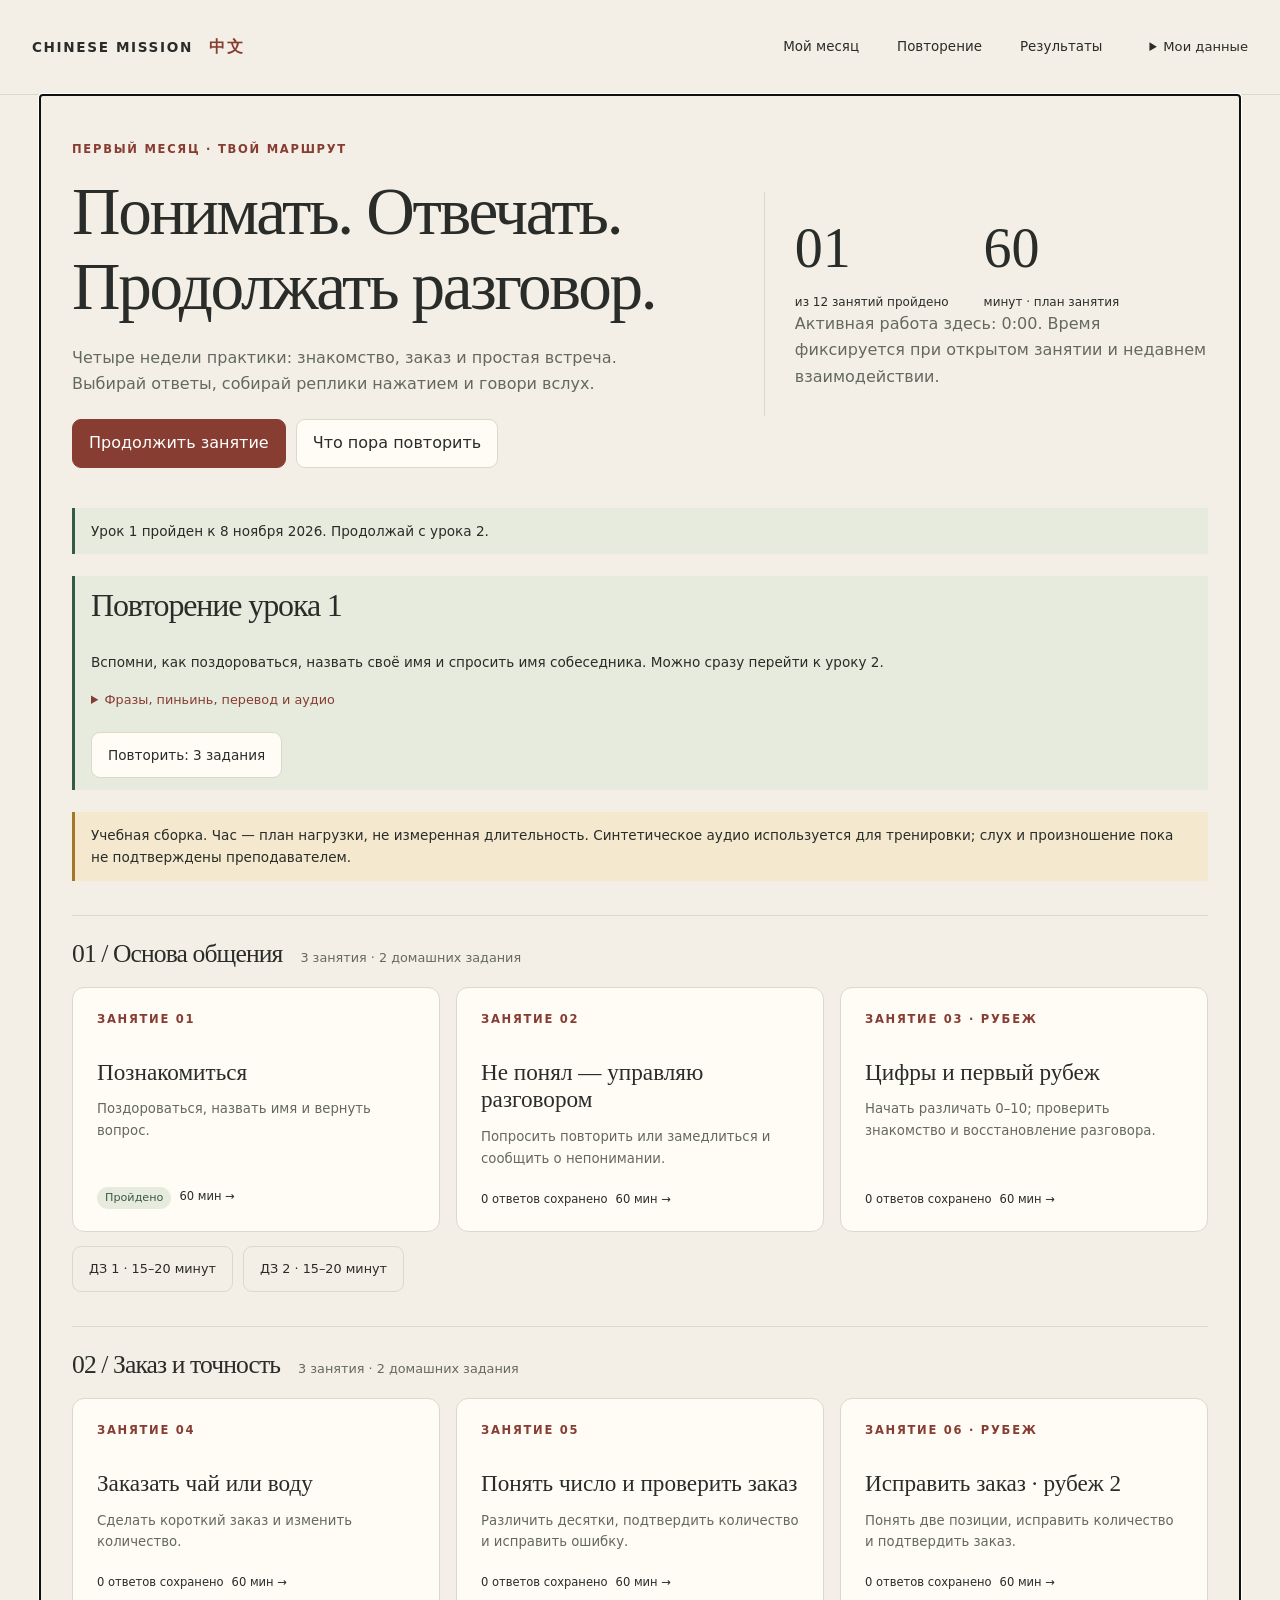
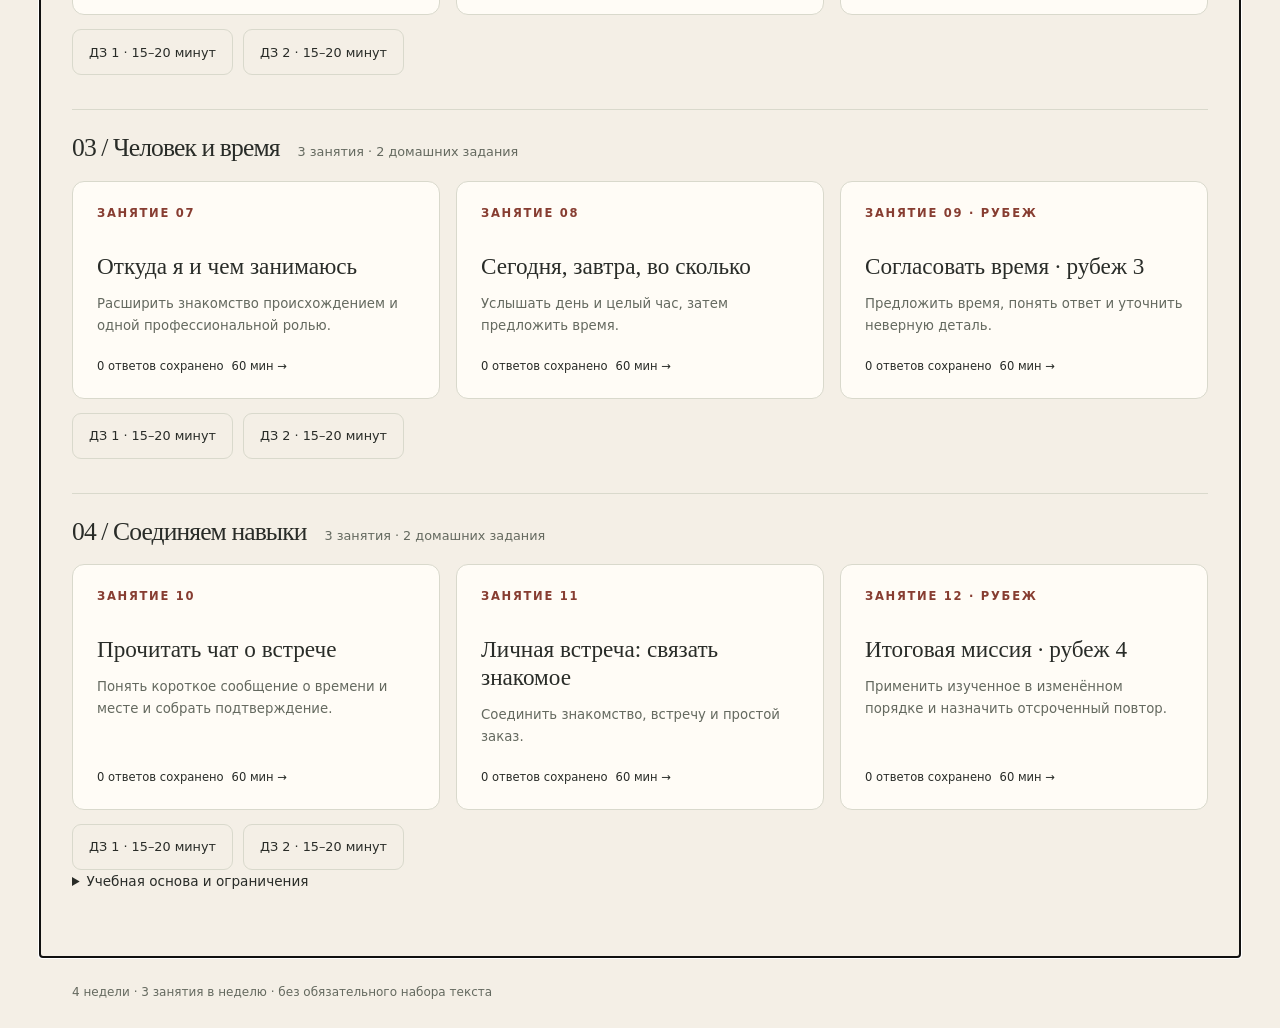
==== index.html @ f4d42d81 "Improve the Chinese Mission study flow" ====
<!doctype html>
<html lang="ru">
<head>
  <meta charset="utf-8">
  <meta name="viewport" content="width=device-width, initial-scale=1">
  <meta name="theme-color" content="#f4efe6">
  <title>Chinese Mission · Первый месяц</title>
  <link rel="stylesheet" href="./month-course.css">
</head>
<body>
  <a class="skip" href="#workspace">К занятию</a>
  <header class="masthead">
    <a class="brand" href="./index.html">CHINESE MISSION <span>中文</span></a>
    <nav aria-label="Разделы курса">
      <button id="map-button" type="button">Мой месяц</button>
      <button id="reviews-button" type="button">Повторение <span id="due-count"></span></button>
      <button id="progress-button" type="button">Результаты</button>
    </nav>
    <details class="settings"><summary>Мои данные</summary><div>
      <p>Прогресс хранится в этом браузере. Скачай копию для переноса.</p>
      <button id="export-button" type="button">Скачать прогресс</button>
      <label class="file-label">Загрузить копию<input id="import-file" type="file" accept="application/json,.json"></label>
    </div></details>
  </header>
  <p id="storage-status" class="storage-status" role="status" hidden></p>
  <main id="workspace" tabindex="-1"></main>
  <footer>4 недели · 3 занятия в неделю · без обязательного набора текста</footer>
  <noscript>Включи JavaScript, чтобы открыть задания курса.</noscript>
  <script type="module" src="./month-app.mjs"></script>
</body>
</html>
---- month-course.css ----
:root{color-scheme:light;--paper:#f4efe6;--card:#fffcf6;--ink:#292c28;--muted:#64695f;--line:#d9d9cc;--accent:#873d31;--soft:#e7ebde;--green:#355b47;--red:#89372d;font-family:Manrope,system-ui,sans-serif;font-size:16px}
*{box-sizing:border-box}body{margin:0;background:var(--paper);color:var(--ink);line-height:1.65}a{color:var(--accent)}button,input{font:inherit}button{cursor:pointer;color:inherit;border:1px solid var(--line);border-radius:9px;background:var(--card);padding:10px 16px;min-height:46px}button:hover:not(:disabled){border-color:var(--accent);background:#f0e9dd}button:disabled{cursor:default;opacity:.48}button.primary{background:var(--accent);border-color:var(--accent);color:#fff}button.primary:hover:not(:disabled){background:#6c3026}button.ghost{background:transparent}button:focus-visible,a:focus-visible,summary:focus-visible,label:focus-within{outline:3px solid #a47724;outline-offset:3px}h1,h2,h3,p{margin-top:0}h1,h2{font-family:Georgia,'Times New Roman',serif;line-height:1.12;letter-spacing:-.035em}h1{font-size:clamp(2.2rem,5.7vw,4.2rem);font-weight:500;margin-bottom:20px}h2{font-size:2rem;font-weight:500}h3{font-size:1.05rem}small,.muted{color:var(--muted)}.eyebrow{font-size:.72rem;letter-spacing:.15em;text-transform:uppercase;font-weight:800;color:var(--accent);margin-bottom:15px}.masthead{max-width:1280px;margin:auto;padding:24px 32px;display:flex;align-items:center;gap:30px;border-bottom:1px solid var(--line)}.brand{text-decoration:none;letter-spacing:.12em;font-size:.85rem;font-weight:800;color:var(--ink);white-space:nowrap}.brand span{color:var(--accent);margin-left:10px;font-size:1rem}.masthead nav{display:flex;gap:4px;margin-left:auto}.masthead nav button{border-color:transparent;background:transparent;font-size:.84rem}.settings{position:relative;font-size:.82rem;white-space:nowrap}.settings summary{cursor:pointer}.settings>div{position:absolute;right:0;top:34px;width:290px;white-space:normal;background:var(--card);border:1px solid var(--line);border-radius:12px;padding:20px;z-index:5;box-shadow:0 12px 40px #292c2815}.settings>div button,.settings a{display:block;margin:10px 0}.file-label{display:block;cursor:pointer;padding:10px 16px;border:1px solid var(--line);border-radius:9px}.file-label input{display:block;max-width:100%;font-size:.7rem;margin-top:8px}.storage-status{padding:12px 24px;background:#f7e1bb;margin:0}main{max-width:1200px;margin:0 auto;padding:45px 32px 65px;min-height:75vh}footer{max-width:1200px;margin:auto;padding:25px 32px;border-top:1px solid var(--line);font-size:.75rem;color:var(--muted);display:flex;gap:20px;justify-content:space-between}.skip{position:absolute;top:-100px;left:15px}.skip:focus{top:10px;z-index:10;background:var(--card);padding:12px}.hero{display:grid;grid-template-columns:1.4fr 1fr;gap:70px;align-items:center;margin-bottom:40px}.hero p{max-width:600px}.hero-aside{border-left:1px solid var(--line);padding:10px 0 10px 30px}.hero-aside strong{font-family:Georgia,serif;font-size:3.5rem;font-weight:400}.hero-aside .stats{display:flex;gap:35px}.hero-aside .stat-label{display:block;font-size:.75rem;line-height:1.4}.actions{display:flex;gap:10px;flex-wrap:wrap;margin:22px 0 0}.notice{font-size:.85rem;border-left:3px solid var(--green);padding:12px 16px;background:var(--soft);margin:22px 0}.notice.warn{border-left-color:#a47724;background:#f4e8ce}.week{border-top:1px solid var(--line);padding-top:24px;margin-top:34px}.week-heading{display:flex;align-items:baseline;gap:18px;margin-bottom:18px}.week-heading h2{margin:0;font-size:1.6rem}.week-heading span{font-size:.8rem;color:var(--muted)}.lesson-grid{display:grid;grid-template-columns:repeat(3,1fr);gap:16px}.lesson-card{display:flex;flex-direction:column;text-align:left;padding:22px 24px;background:var(--card);border:1px solid var(--line);border-radius:12px;min-width:0;min-height:215px}.lesson-card h3{font-family:Georgia,serif;font-size:1.45rem;font-weight:500;line-height:1.2;margin:15px 0 12px}.lesson-card p{font-size:.83rem;color:var(--muted);margin-bottom:20px}.lesson-card .card-bottom{margin-top:auto;display:flex;justify-content:space-between;gap:8px;font-size:.72rem}.pill{background:var(--soft);color:var(--green);padding:2px 8px;border-radius:20px;font-size:.7rem;display:inline-block}.homework-row{display:flex;gap:10px;flex-wrap:wrap;margin-top:14px}.homework-row button{font-size:.8rem;background:transparent}.lesson-layout{display:grid;grid-template-columns:230px minmax(0,1fr);gap:36px}.lesson-sidebar{align-self:start;position:sticky;top:20px}.lesson-sidebar h2{font-size:1.45rem;margin-bottom:20px}.section-nav{display:grid;gap:6px}.section-nav button{text-align:left;background:transparent;border-color:transparent;font-size:.8rem;padding:9px 11px;display:flex;gap:10px;justify-content:space-between}.section-nav button[aria-current="step"]{background:var(--soft);border-color:var(--line);font-weight:700}.section-nav small{white-space:nowrap}.lesson-main{min-width:0}.lesson-meta{display:flex;gap:12px;align-items:center;flex-wrap:wrap;font-size:.75rem;color:var(--muted);margin-bottom:18px}.lesson-main h1{font-size:clamp(2rem,4vw,3rem)}.study-copy{font-size:.96rem;white-space:pre-line}.examples{display:grid;gap:10px;margin:22px 0}.example{padding:18px;background:var(--card);border:1px solid var(--line);border-radius:10px}.zh{font-family:'Microsoft YaHei','Noto Sans CJK SC',sans-serif;font-size:1.5rem;line-height:1.5}.pinyin{color:var(--accent);font-size:.88rem}.example .translation{font-size:.88rem;margin-top:5px}.example button{float:right;min-height:35px;padding:4px 10px;font-size:.75rem}.activity{background:var(--card);border:1px solid var(--line);border-radius:14px;padding:clamp(20px,4vw,34px);margin-top:20px}.activity h2{font-family:Manrope,system-ui,sans-serif;font-size:1.15rem;letter-spacing:0;line-height:1.5;font-weight:700;margin-bottom:18px}.activity-context{white-space:pre-line;font-size:.95rem;background:var(--paper);padding:14px;border-radius:8px}.option-list{display:grid;gap:10px;margin:22px 0}.option-list button{text-align:left;display:flex;align-items:center;gap:13px}.option-list button::before{content:'';width:17px;height:17px;border:1px solid #b8baaf;border-radius:50%;flex-shrink:0}.option-list button[aria-pressed="true"]{border-color:var(--accent);background:#f1e2d9}.option-list button[aria-pressed="true"]::before{background:var(--accent);box-shadow:inset 0 0 0 4px var(--card)}.tile-pool,.tile-answer{display:flex;flex-wrap:wrap;gap:8px;margin:16px 0}.tile-answer{min-height:70px;align-items:center;padding:10px;background:var(--paper);border:1px dashed #9ca48f;border-radius:9px}.tile-answer:empty::before{content:'Нажми на слова ниже — они появятся здесь';color:var(--muted);font-size:.85rem}.digit-display{min-height:65px;background:var(--paper);border-radius:8px;padding:12px 20px;font-size:1.6rem;letter-spacing:.3em;font-variant-numeric:tabular-nums}.keypad{display:grid;grid-template-columns:repeat(3,minmax(0,1fr));gap:8px;max-width:320px;margin:18px 0}.keypad button{font-size:1.15rem}.feedback{padding:16px 18px;margin-top:20px;border-radius:9px;background:var(--soft);border-left:3px solid var(--green);font-size:.92rem}.feedback.error{background:#f4e5dc;border-color:var(--red)}.feedback p:last-child{margin-bottom:0}.help{font-size:.8rem;margin-top:16px}.help summary{cursor:pointer;color:var(--accent)}.help-content{margin-top:12px;padding:14px;background:var(--paper);border-radius:9px}.activity-footer{display:flex;justify-content:space-between;align-items:center;gap:12px;flex-wrap:wrap;margin-top:24px}.activity-footer small{max-width:350px}.audio-tools{display:flex;flex-wrap:wrap;gap:8px;align-items:center;margin:18px 0}.audio-status{font-size:.78rem;color:var(--muted);flex-basis:100%;min-height:1.4em}.recorder{border:1px solid var(--line);border-radius:9px;padding:14px;margin:16px 0}.recorder audio{max-width:100%;margin-top:12px}.summary-grid{display:grid;grid-template-columns:repeat(2,1fr);gap:15px}.result-card{padding:22px;background:var(--card);border:1px solid var(--line);border-radius:12px}.result-card h2{font-size:1.5rem}.result-card strong{font-size:1.6rem}.source-list{font-size:.85rem}.source-list li{margin:12px 0}progress{width:100%;height:5px;accent-color:var(--green)}.checkpoint-note{font-size:.78rem;color:var(--muted)}[hidden]{display:none!important}@media(max-width:850px){.masthead{gap:15px;flex-wrap:wrap;padding:18px 20px}.masthead nav{order:3;width:100%;margin:0}.settings{margin-left:auto}main{padding:30px 20px 45px}.hero{grid-template-columns:1fr;gap:20px}.hero-aside{padding:0;border:0}.hero-aside strong{font-size:2.7rem}.lesson-layout{grid-template-columns:1fr;gap:15px}.lesson-sidebar{position:static}.section-nav{display:flex;overflow-x:auto;padding-bottom:8px}.section-nav button{flex-shrink:0;max-width:210px}.lesson-sidebar h2{margin-bottom:10px}.lesson-grid{grid-template-columns:1fr}.lesson-card{min-height:175px}.summary-grid{grid-template-columns:1fr}.lesson-meta{margin-top:15px}footer{padding:20px;flex-direction:column;gap:5px}.hero-aside .stats{gap:30px}.week-heading{gap:10px;flex-wrap:wrap}.activity{padding:20px}.settings>div{width:min(290px,85vw)}}
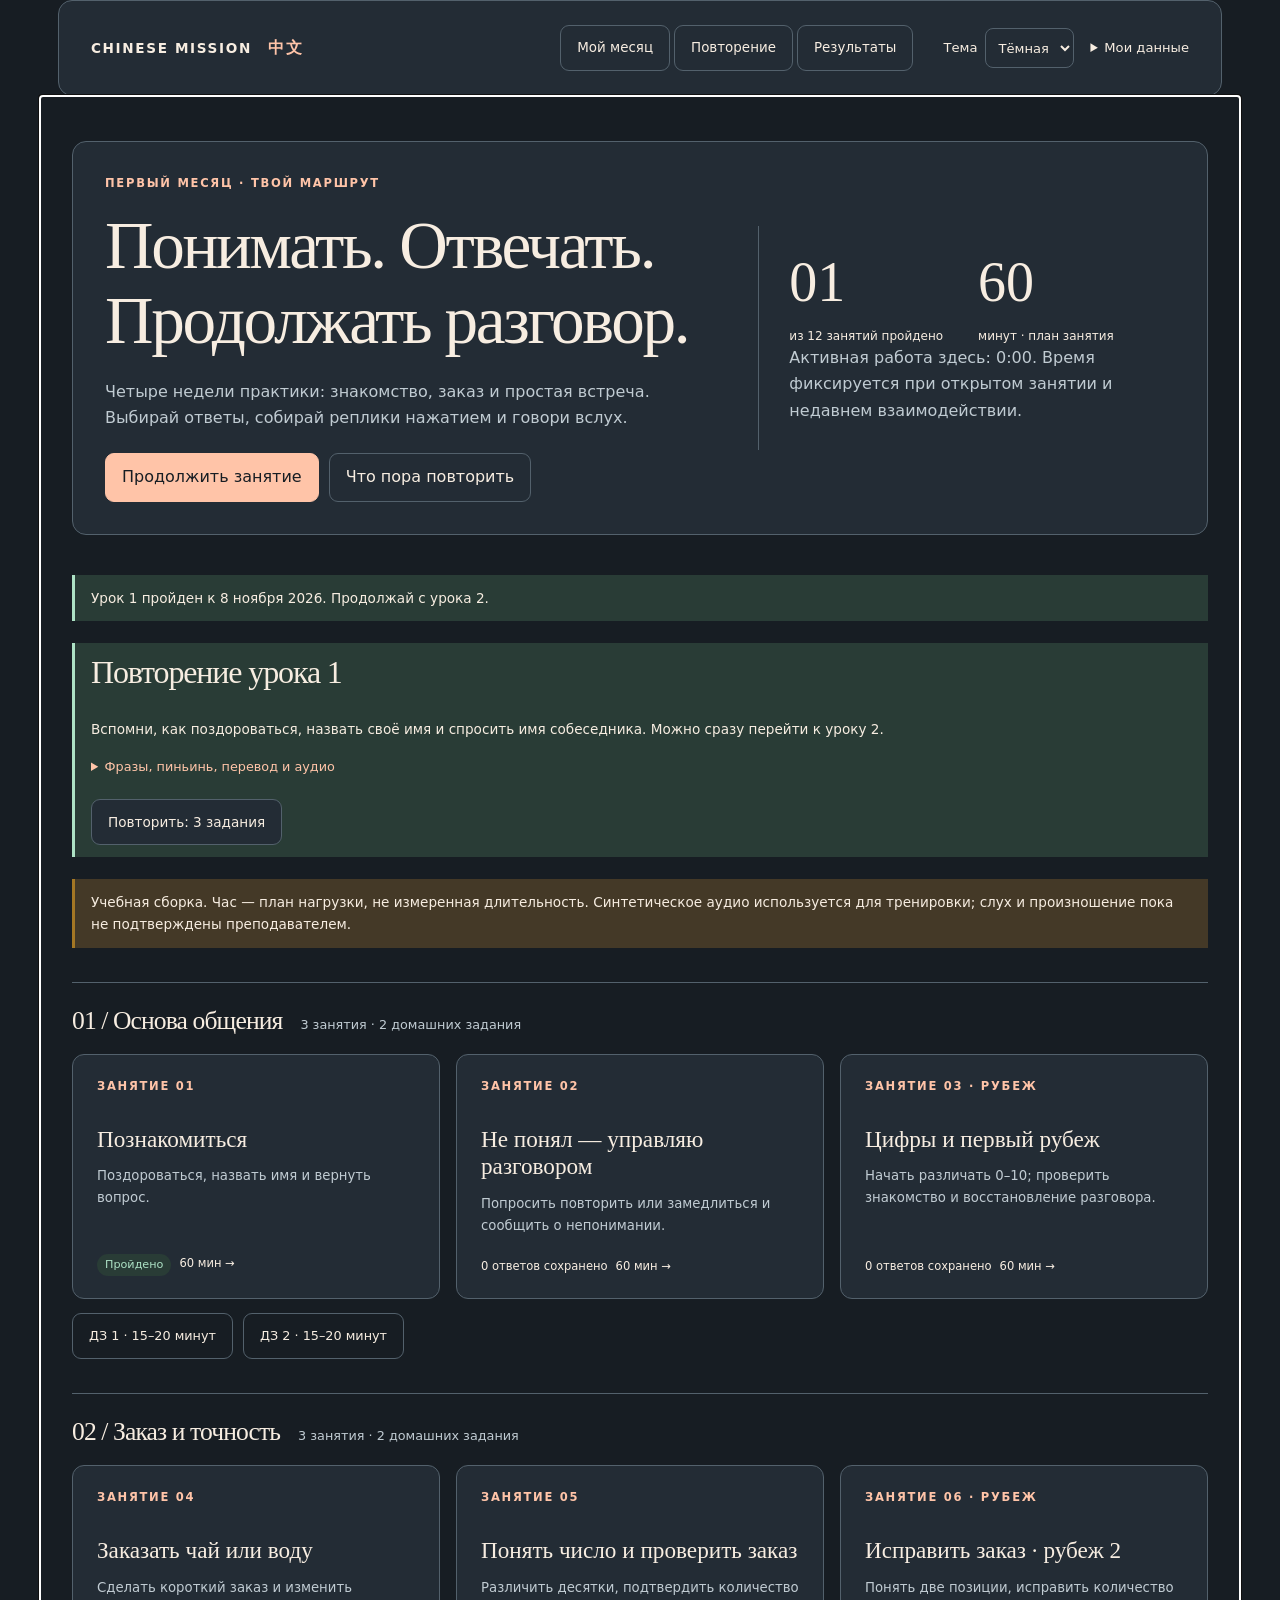
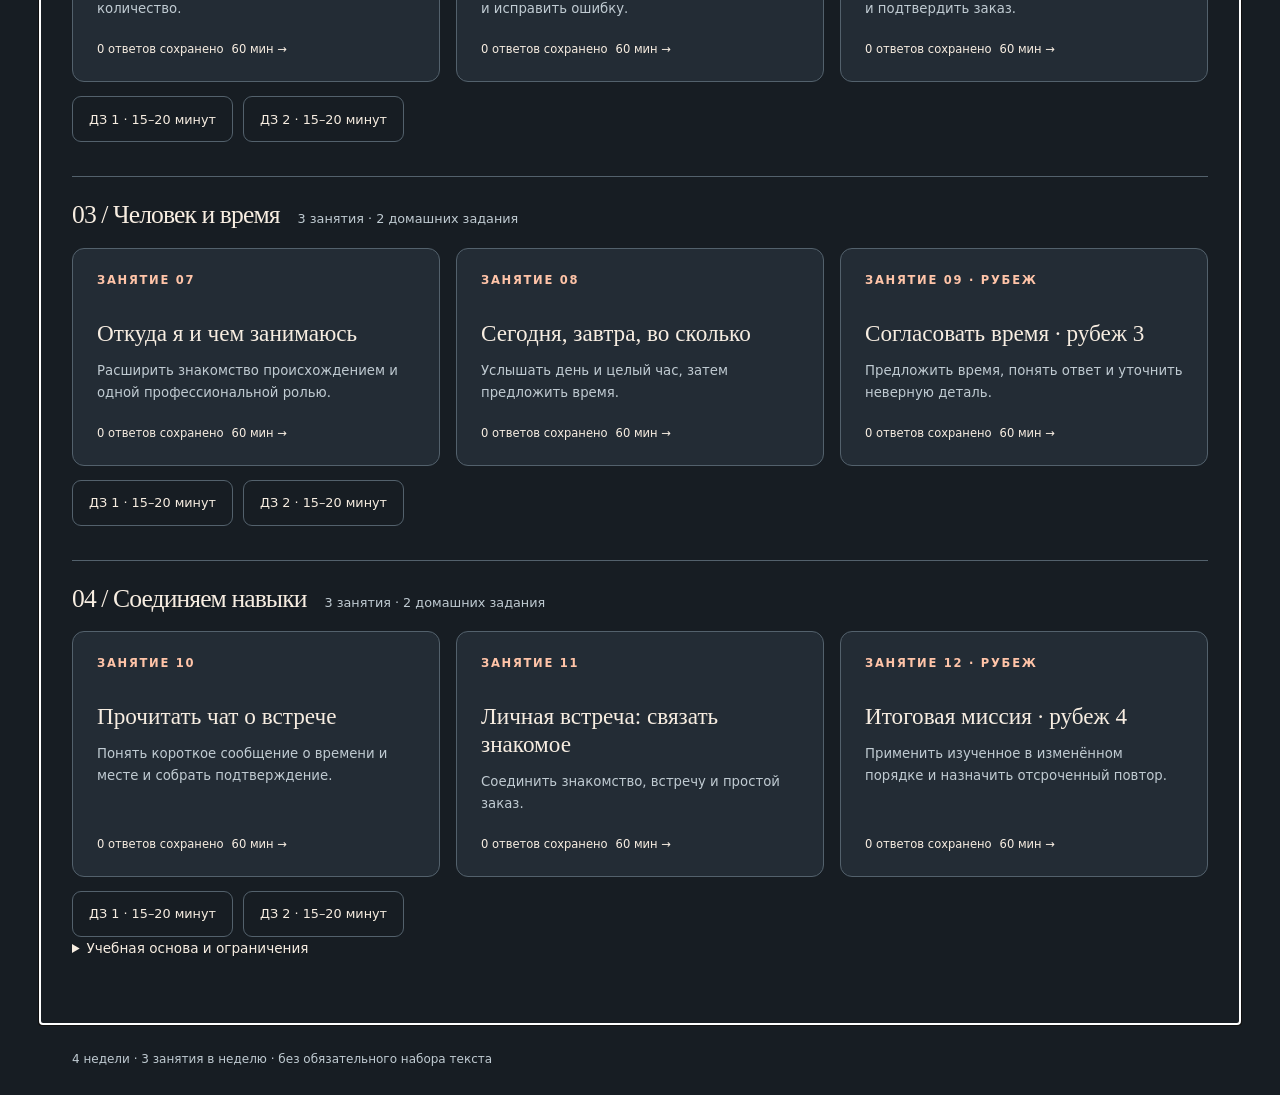
==== commit 37638176: "Restore dark course theme and add persistent theme selector" ====
--- a/index.html
+++ b/index.html
@@ -3,7 +3,38 @@
 <head>
   <meta charset="utf-8">
   <meta name="viewport" content="width=device-width, initial-scale=1">
-  <meta name="theme-color" content="#f4efe6">
+  <meta name="theme-color" content="#171d23">
+  <script>
+    (() => {
+      const key = 'chinese-mission-month-theme';
+      let theme = 'dark';
+      try {
+        if (localStorage.getItem(key) === 'light') theme = 'light';
+      } catch {
+        // The theme is still selectable when browser storage is unavailable.
+      }
+
+      function applyTheme(value) {
+        document.documentElement.dataset.theme = value;
+        document.querySelector('meta[name="theme-color"]').content =
+          value === 'dark' ? '#171d23' : '#f4efe6';
+      }
+
+      applyTheme(theme);
+      document.addEventListener('DOMContentLoaded', () => {
+        const picker = document.getElementById('course-theme');
+        picker.value = theme;
+        picker.addEventListener('change', () => {
+          applyTheme(picker.value);
+          try {
+            localStorage.setItem(key, picker.value);
+          } catch {
+            // The current page keeps the selected theme.
+          }
+        });
+      });
+    })();
+  </script>
   <title>Chinese Mission · Первый месяц</title>
   <link rel="stylesheet" href="./month-course.css">
 </head>
@@ -16,11 +47,19 @@
       <button id="reviews-button" type="button">Повторение <span id="due-count"></span></button>
       <button id="progress-button" type="button">Результаты</button>
     </nav>
-    <details class="settings"><summary>Мои данные</summary><div>
-      <p>Прогресс хранится в этом браузере. Скачай копию для переноса.</p>
-      <button id="export-button" type="button">Скачать прогресс</button>
-      <label class="file-label">Загрузить копию<input id="import-file" type="file" accept="application/json,.json"></label>
-    </div></details>
+    <div class="header-tools">
+      <label class="theme-picker">Тема
+        <select id="course-theme">
+          <option value="dark">Тёмная</option>
+          <option value="light">Бумага</option>
+        </select>
+      </label>
+      <details class="settings"><summary>Мои данные</summary><div>
+        <p>Прогресс хранится в этом браузере. Скачай копию для переноса.</p>
+        <button id="export-button" type="button">Скачать прогресс</button>
+        <label class="file-label">Загрузить копию<input id="import-file" type="file" accept="application/json,.json"></label>
+      </div></details>
+    </div>
   </header>
   <p id="storage-status" class="storage-status" role="status" hidden></p>
   <main id="workspace" tabindex="-1"></main>
--- a/month-course.css
+++ b/month-course.css
@@ -1,2 +1,105 @@
 :root{color-scheme:light;--paper:#f4efe6;--card:#fffcf6;--ink:#292c28;--muted:#64695f;--line:#d9d9cc;--accent:#873d31;--soft:#e7ebde;--green:#355b47;--red:#89372d;font-family:Manrope,system-ui,sans-serif;font-size:16px}
 *{box-sizing:border-box}body{margin:0;background:var(--paper);color:var(--ink);line-height:1.65}a{color:var(--accent)}button,input{font:inherit}button{cursor:pointer;color:inherit;border:1px solid var(--line);border-radius:9px;background:var(--card);padding:10px 16px;min-height:46px}button:hover:not(:disabled){border-color:var(--accent);background:#f0e9dd}button:disabled{cursor:default;opacity:.48}button.primary{background:var(--accent);border-color:var(--accent);color:#fff}button.primary:hover:not(:disabled){background:#6c3026}button.ghost{background:transparent}button:focus-visible,a:focus-visible,summary:focus-visible,label:focus-within{outline:3px solid #a47724;outline-offset:3px}h1,h2,h3,p{margin-top:0}h1,h2{font-family:Georgia,'Times New Roman',serif;line-height:1.12;letter-spacing:-.035em}h1{font-size:clamp(2.2rem,5.7vw,4.2rem);font-weight:500;margin-bottom:20px}h2{font-size:2rem;font-weight:500}h3{font-size:1.05rem}small,.muted{color:var(--muted)}.eyebrow{font-size:.72rem;letter-spacing:.15em;text-transform:uppercase;font-weight:800;color:var(--accent);margin-bottom:15px}.masthead{max-width:1280px;margin:auto;padding:24px 32px;display:flex;align-items:center;gap:30px;border-bottom:1px solid var(--line)}.brand{text-decoration:none;letter-spacing:.12em;font-size:.85rem;font-weight:800;color:var(--ink);white-space:nowrap}.brand span{color:var(--accent);margin-left:10px;font-size:1rem}.masthead nav{display:flex;gap:4px;margin-left:auto}.masthead nav button{border-color:transparent;background:transparent;font-size:.84rem}.settings{position:relative;font-size:.82rem;white-space:nowrap}.settings summary{cursor:pointer}.settings>div{position:absolute;right:0;top:34px;width:290px;white-space:normal;background:var(--card);border:1px solid var(--line);border-radius:12px;padding:20px;z-index:5;box-shadow:0 12px 40px #292c2815}.settings>div button,.settings a{display:block;margin:10px 0}.file-label{display:block;cursor:pointer;padding:10px 16px;border:1px solid var(--line);border-radius:9px}.file-label input{display:block;max-width:100%;font-size:.7rem;margin-top:8px}.storage-status{padding:12px 24px;background:#f7e1bb;margin:0}main{max-width:1200px;margin:0 auto;padding:45px 32px 65px;min-height:75vh}footer{max-width:1200px;margin:auto;padding:25px 32px;border-top:1px solid var(--line);font-size:.75rem;color:var(--muted);display:flex;gap:20px;justify-content:space-between}.skip{position:absolute;top:-100px;left:15px}.skip:focus{top:10px;z-index:10;background:var(--card);padding:12px}.hero{display:grid;grid-template-columns:1.4fr 1fr;gap:70px;align-items:center;margin-bottom:40px}.hero p{max-width:600px}.hero-aside{border-left:1px solid var(--line);padding:10px 0 10px 30px}.hero-aside strong{font-family:Georgia,serif;font-size:3.5rem;font-weight:400}.hero-aside .stats{display:flex;gap:35px}.hero-aside .stat-label{display:block;font-size:.75rem;line-height:1.4}.actions{display:flex;gap:10px;flex-wrap:wrap;margin:22px 0 0}.notice{font-size:.85rem;border-left:3px solid var(--green);padding:12px 16px;background:var(--soft);margin:22px 0}.notice.warn{border-left-color:#a47724;background:#f4e8ce}.week{border-top:1px solid var(--line);padding-top:24px;margin-top:34px}.week-heading{display:flex;align-items:baseline;gap:18px;margin-bottom:18px}.week-heading h2{margin:0;font-size:1.6rem}.week-heading span{font-size:.8rem;color:var(--muted)}.lesson-grid{display:grid;grid-template-columns:repeat(3,1fr);gap:16px}.lesson-card{display:flex;flex-direction:column;text-align:left;padding:22px 24px;background:var(--card);border:1px solid var(--line);border-radius:12px;min-width:0;min-height:215px}.lesson-card h3{font-family:Georgia,serif;font-size:1.45rem;font-weight:500;line-height:1.2;margin:15px 0 12px}.lesson-card p{font-size:.83rem;color:var(--muted);margin-bottom:20px}.lesson-card .card-bottom{margin-top:auto;display:flex;justify-content:space-between;gap:8px;font-size:.72rem}.pill{background:var(--soft);color:var(--green);padding:2px 8px;border-radius:20px;font-size:.7rem;display:inline-block}.homework-row{display:flex;gap:10px;flex-wrap:wrap;margin-top:14px}.homework-row button{font-size:.8rem;background:transparent}.lesson-layout{display:grid;grid-template-columns:230px minmax(0,1fr);gap:36px}.lesson-sidebar{align-self:start;position:sticky;top:20px}.lesson-sidebar h2{font-size:1.45rem;margin-bottom:20px}.section-nav{display:grid;gap:6px}.section-nav button{text-align:left;background:transparent;border-color:transparent;font-size:.8rem;padding:9px 11px;display:flex;gap:10px;justify-content:space-between}.section-nav button[aria-current="step"]{background:var(--soft);border-color:var(--line);font-weight:700}.section-nav small{white-space:nowrap}.lesson-main{min-width:0}.lesson-meta{display:flex;gap:12px;align-items:center;flex-wrap:wrap;font-size:.75rem;color:var(--muted);margin-bottom:18px}.lesson-main h1{font-size:clamp(2rem,4vw,3rem)}.study-copy{font-size:.96rem;white-space:pre-line}.examples{display:grid;gap:10px;margin:22px 0}.example{padding:18px;background:var(--card);border:1px solid var(--line);border-radius:10px}.zh{font-family:'Microsoft YaHei','Noto Sans CJK SC',sans-serif;font-size:1.5rem;line-height:1.5}.pinyin{color:var(--accent);font-size:.88rem}.example .translation{font-size:.88rem;margin-top:5px}.example button{float:right;min-height:35px;padding:4px 10px;font-size:.75rem}.activity{background:var(--card);border:1px solid var(--line);border-radius:14px;padding:clamp(20px,4vw,34px);margin-top:20px}.activity h2{font-family:Manrope,system-ui,sans-serif;font-size:1.15rem;letter-spacing:0;line-height:1.5;font-weight:700;margin-bottom:18px}.activity-context{white-space:pre-line;font-size:.95rem;background:var(--paper);padding:14px;border-radius:8px}.option-list{display:grid;gap:10px;margin:22px 0}.option-list button{text-align:left;display:flex;align-items:center;gap:13px}.option-list button::before{content:'';width:17px;height:17px;border:1px solid #b8baaf;border-radius:50%;flex-shrink:0}.option-list button[aria-pressed="true"]{border-color:var(--accent);background:#f1e2d9}.option-list button[aria-pressed="true"]::before{background:var(--accent);box-shadow:inset 0 0 0 4px var(--card)}.tile-pool,.tile-answer{display:flex;flex-wrap:wrap;gap:8px;margin:16px 0}.tile-answer{min-height:70px;align-items:center;padding:10px;background:var(--paper);border:1px dashed #9ca48f;border-radius:9px}.tile-answer:empty::before{content:'Нажми на слова ниже — они появятся здесь';color:var(--muted);font-size:.85rem}.digit-display{min-height:65px;background:var(--paper);border-radius:8px;padding:12px 20px;font-size:1.6rem;letter-spacing:.3em;font-variant-numeric:tabular-nums}.keypad{display:grid;grid-template-columns:repeat(3,minmax(0,1fr));gap:8px;max-width:320px;margin:18px 0}.keypad button{font-size:1.15rem}.feedback{padding:16px 18px;margin-top:20px;border-radius:9px;background:var(--soft);border-left:3px solid var(--green);font-size:.92rem}.feedback.error{background:#f4e5dc;border-color:var(--red)}.feedback p:last-child{margin-bottom:0}.help{font-size:.8rem;margin-top:16px}.help summary{cursor:pointer;color:var(--accent)}.help-content{margin-top:12px;padding:14px;background:var(--paper);border-radius:9px}.activity-footer{display:flex;justify-content:space-between;align-items:center;gap:12px;flex-wrap:wrap;margin-top:24px}.activity-footer small{max-width:350px}.audio-tools{display:flex;flex-wrap:wrap;gap:8px;align-items:center;margin:18px 0}.audio-status{font-size:.78rem;color:var(--muted);flex-basis:100%;min-height:1.4em}.recorder{border:1px solid var(--line);border-radius:9px;padding:14px;margin:16px 0}.recorder audio{max-width:100%;margin-top:12px}.summary-grid{display:grid;grid-template-columns:repeat(2,1fr);gap:15px}.result-card{padding:22px;background:var(--card);border:1px solid var(--line);border-radius:12px}.result-card h2{font-size:1.5rem}.result-card strong{font-size:1.6rem}.source-list{font-size:.85rem}.source-list li{margin:12px 0}progress{width:100%;height:5px;accent-color:var(--green)}.checkpoint-note{font-size:.78rem;color:var(--muted)}[hidden]{display:none!important}@media(max-width:850px){.masthead{gap:15px;flex-wrap:wrap;padding:18px 20px}.masthead nav{order:3;width:100%;margin:0}.settings{margin-left:auto}main{padding:30px 20px 45px}.hero{grid-template-columns:1fr;gap:20px}.hero-aside{padding:0;border:0}.hero-aside strong{font-size:2.7rem}.lesson-layout{grid-template-columns:1fr;gap:15px}.lesson-sidebar{position:static}.section-nav{display:flex;overflow-x:auto;padding-bottom:8px}.section-nav button{flex-shrink:0;max-width:210px}.lesson-sidebar h2{margin-bottom:10px}.lesson-grid{grid-template-columns:1fr}.lesson-card{min-height:175px}.summary-grid{grid-template-columns:1fr}.lesson-meta{margin-top:15px}footer{padding:20px;flex-direction:column;gap:5px}.hero-aside .stats{gap:30px}.week-heading{gap:10px;flex-wrap:wrap}.activity{padding:20px}.settings>div{width:min(290px,85vw)}}
+
+/* The dark palette follows the original first-three-lessons page. */
+:root[data-theme="dark"] {
+  color-scheme: dark;
+  --paper: #171d23;
+  --card: #232c35;
+  --ink: #f7ede1;
+  --muted: #c0cbd2;
+  --line: #53616c;
+  --accent: #ffc4a8;
+  --soft: #293c36;
+  --green: #ade2c5;
+  --red: #ffb5a4;
+  font-family: system-ui, sans-serif;
+}
+
+.header-tools {
+  display: flex;
+  flex-wrap: wrap;
+  align-items: center;
+  gap: 10px 16px;
+}
+
+.theme-picker {
+  display: flex;
+  align-items: center;
+  gap: 8px;
+  font-size: .82rem;
+}
+
+.theme-picker select {
+  min-height: 40px;
+  padding: 6px 8px;
+  border: 1px solid var(--line);
+  border-radius: 8px;
+  background: var(--card);
+  color: var(--ink);
+  font: inherit;
+}
+
+:root[data-theme="dark"] .masthead {
+  max-width: 1164px;
+  background: var(--card);
+  border: 1px solid var(--line);
+  border-radius: 14px;
+}
+
+:root[data-theme="dark"] .masthead nav button {
+  border-color: var(--line);
+}
+
+:root[data-theme="dark"] .hero,
+:root[data-theme="dark"] .lesson-main {
+  padding: clamp(17px, 4vw, 32px);
+  background: var(--card);
+  border: 1px solid var(--line);
+  border-radius: 14px;
+}
+
+:root[data-theme="dark"] .lesson-main .activity,
+:root[data-theme="dark"] .lesson-main .example {
+  background: var(--paper);
+}
+
+:root[data-theme="dark"] button:hover:not(:disabled) {
+  background: #303d49;
+}
+
+:root[data-theme="dark"] button.primary {
+  color: var(--paper);
+  background: var(--accent);
+}
+
+:root[data-theme="dark"] button.primary:hover:not(:disabled) {
+  background: #ffdbca;
+}
+
+:root[data-theme="dark"] .option-list button[aria-pressed="true"] {
+  background: #45342e;
+}
+
+:root[data-theme="dark"] .feedback.error {
+  background: #49322f;
+}
+
+:root[data-theme="dark"] .notice.warn,
+:root[data-theme="dark"] .storage-status {
+  background: #443927;
+}
+
+:root[data-theme="dark"] :focus-visible {
+  outline-color: var(--accent);
+}
+
+@media (max-width: 850px) {
+  .header-tools {
+    margin-left: auto;
+  }
+
+  .masthead nav {
+    flex-wrap: wrap;
+  }
+}
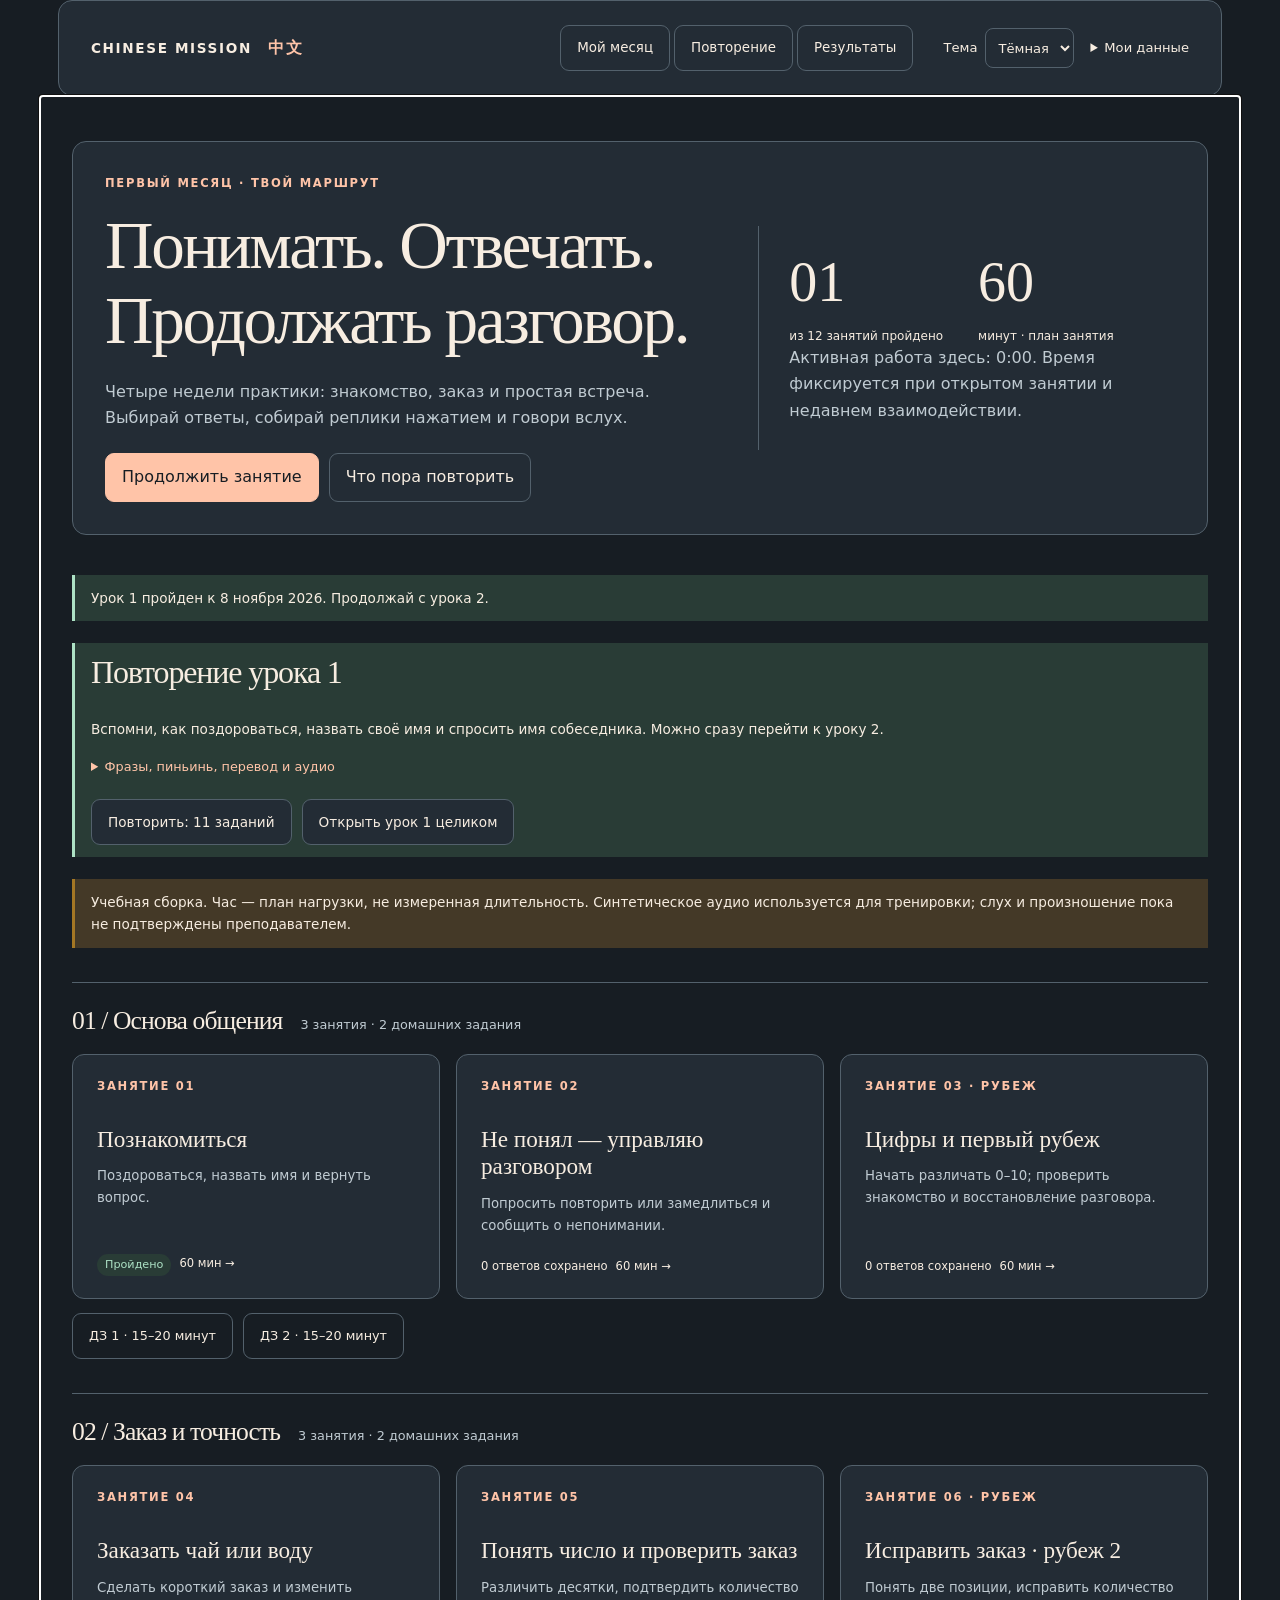
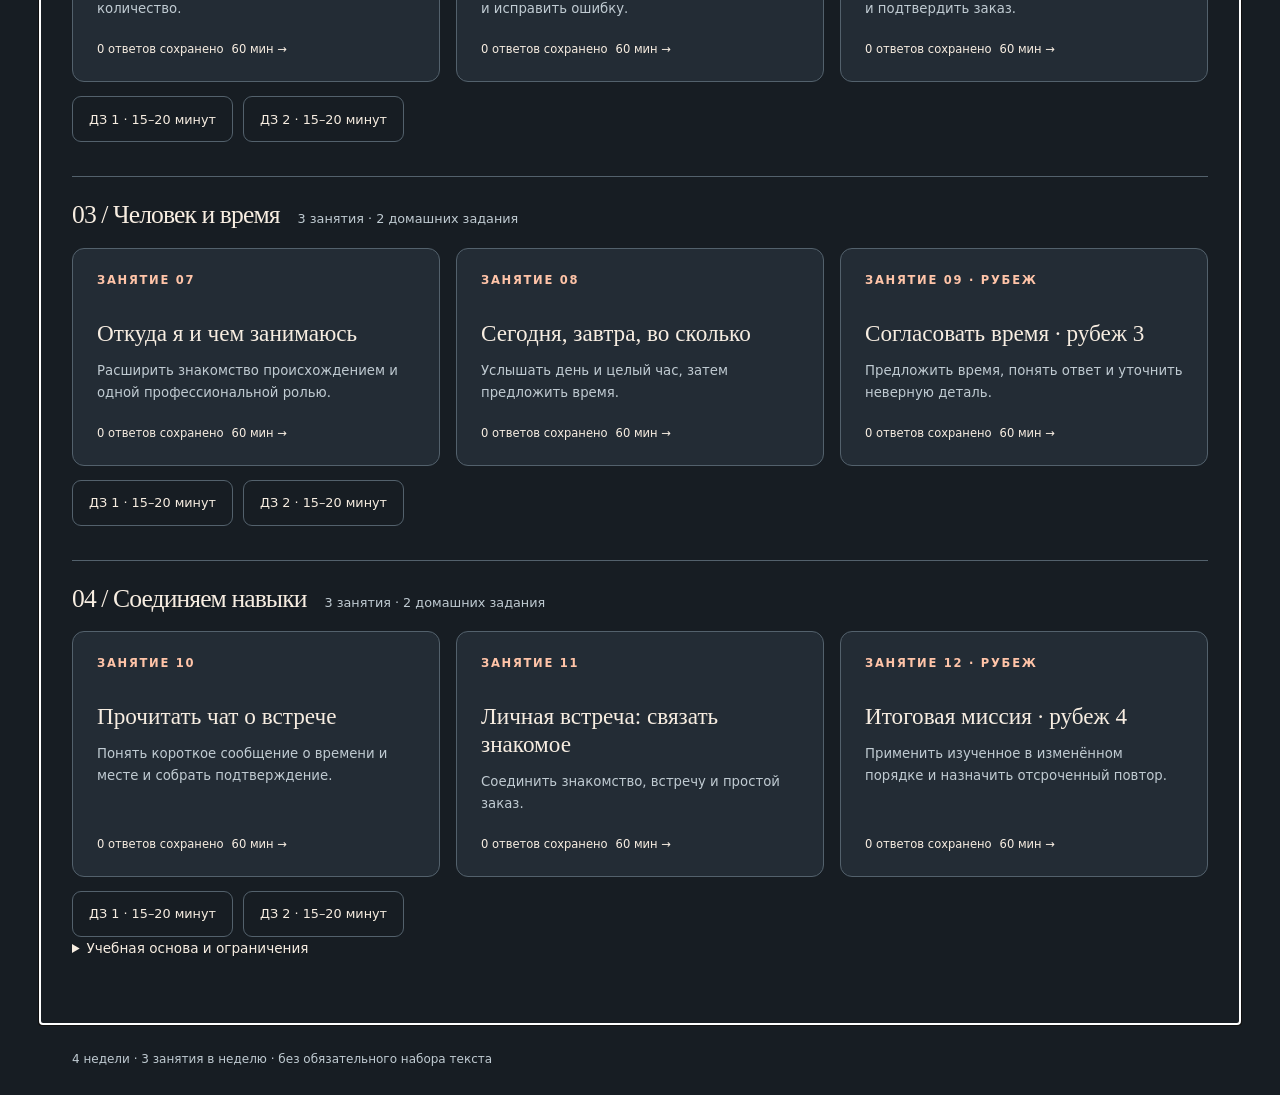
==== commit fbe25f08: "Refresh course entry module URL for the audio release" ====
--- a/index.html
+++ b/index.html
@@ -65,6 +65,6 @@
   <main id="workspace" tabindex="-1"></main>
   <footer>4 недели · 3 занятия в неделю · без обязательного набора текста</footer>
   <noscript>Включи JavaScript, чтобы открыть задания курса.</noscript>
-  <script type="module" src="./month-app.mjs"></script>
+  <script type="module" src="./month-app.mjs?v=6344a03"></script>
 </body>
 </html>
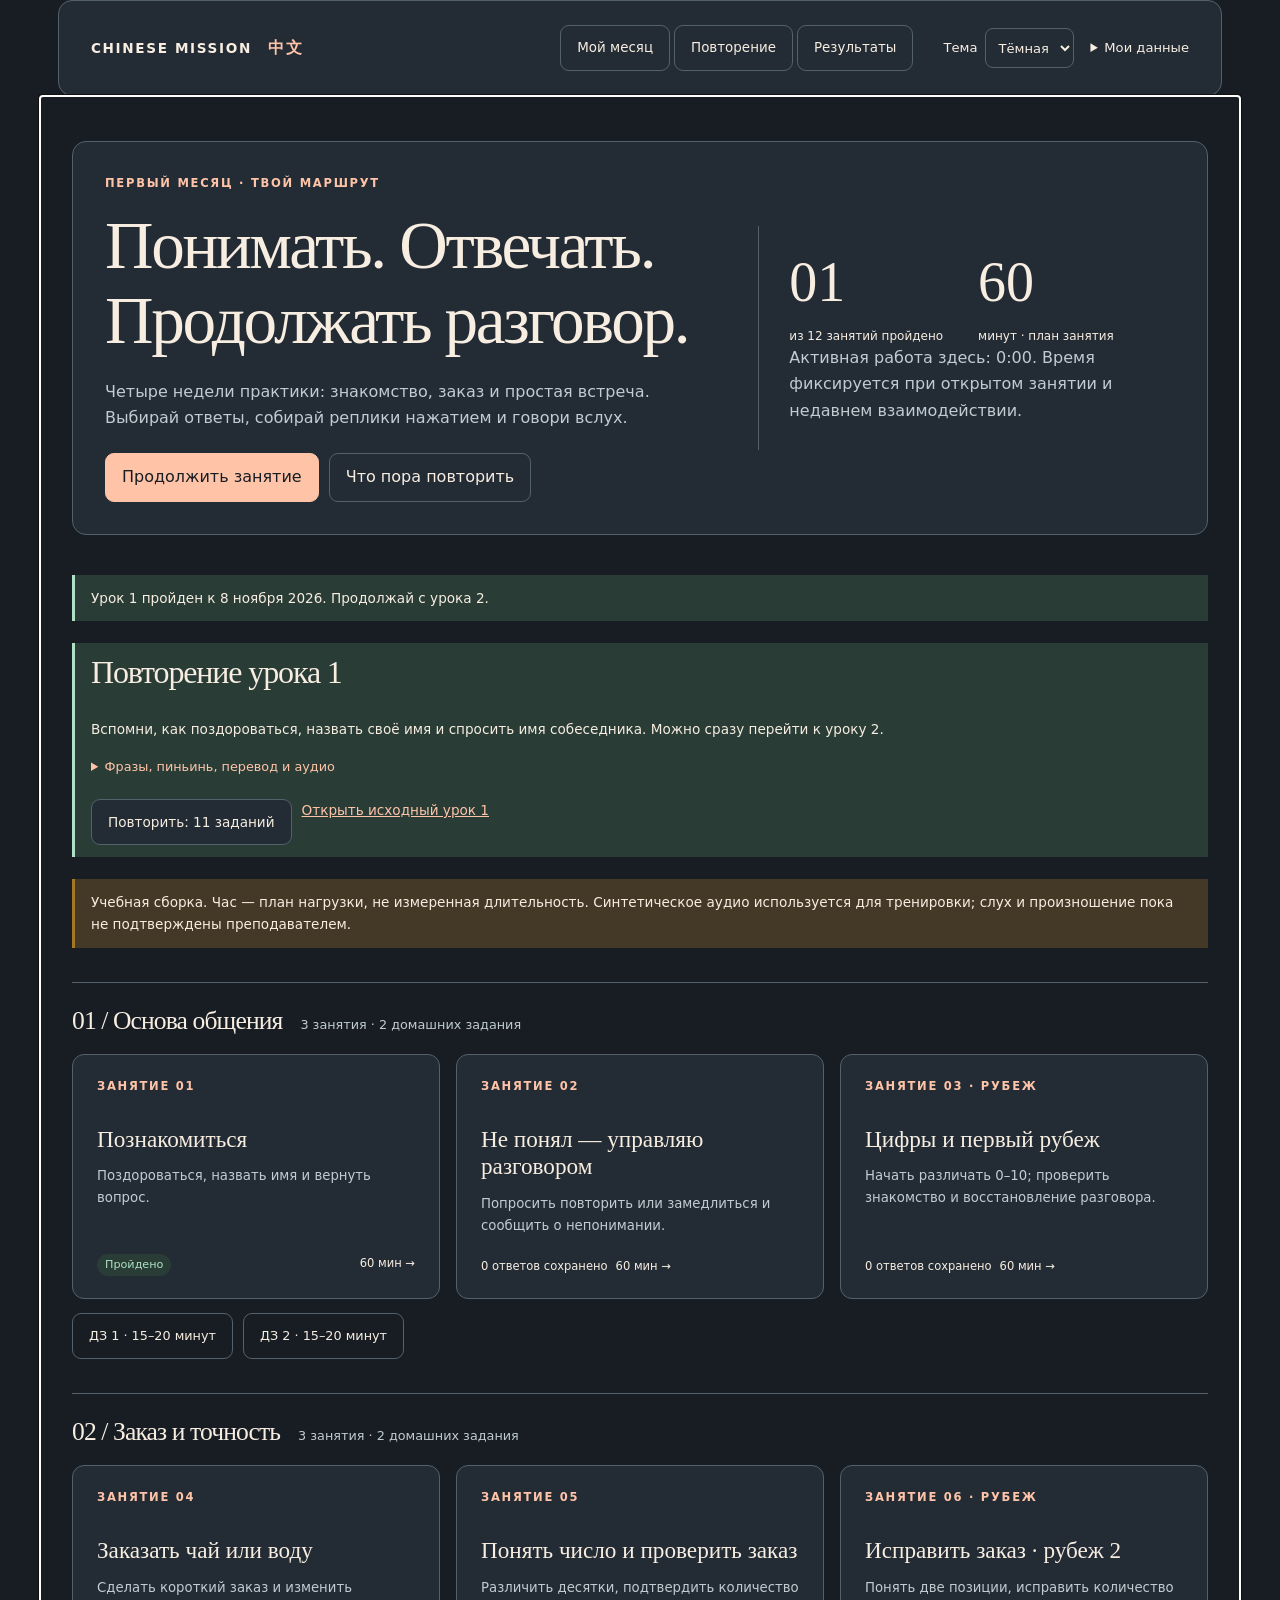
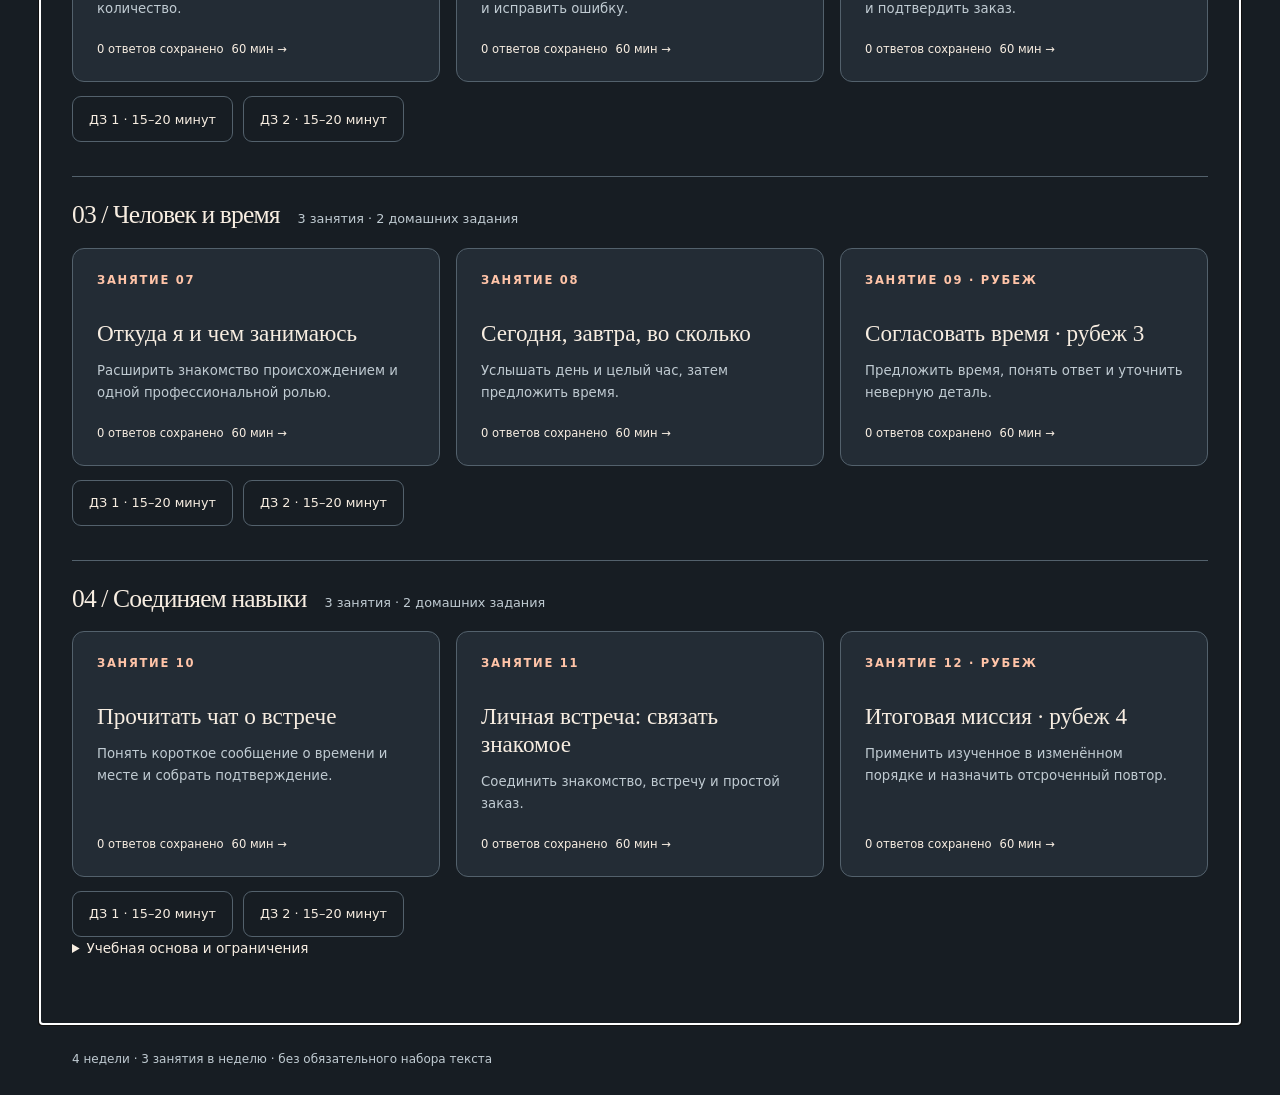
==== commit cafa96bd: "Refresh the course entry for the original lesson link" ====
--- a/index.html
+++ b/index.html
@@ -65,6 +65,6 @@
   <main id="workspace" tabindex="-1"></main>
   <footer>4 недели · 3 занятия в неделю · без обязательного набора текста</footer>
   <noscript>Включи JavaScript, чтобы открыть задания курса.</noscript>
-  <script type="module" src="./month-app.mjs?v=6344a03"></script>
+  <script type="module" src="./month-app.mjs?v=72ca4f42"></script>
 </body>
 </html>
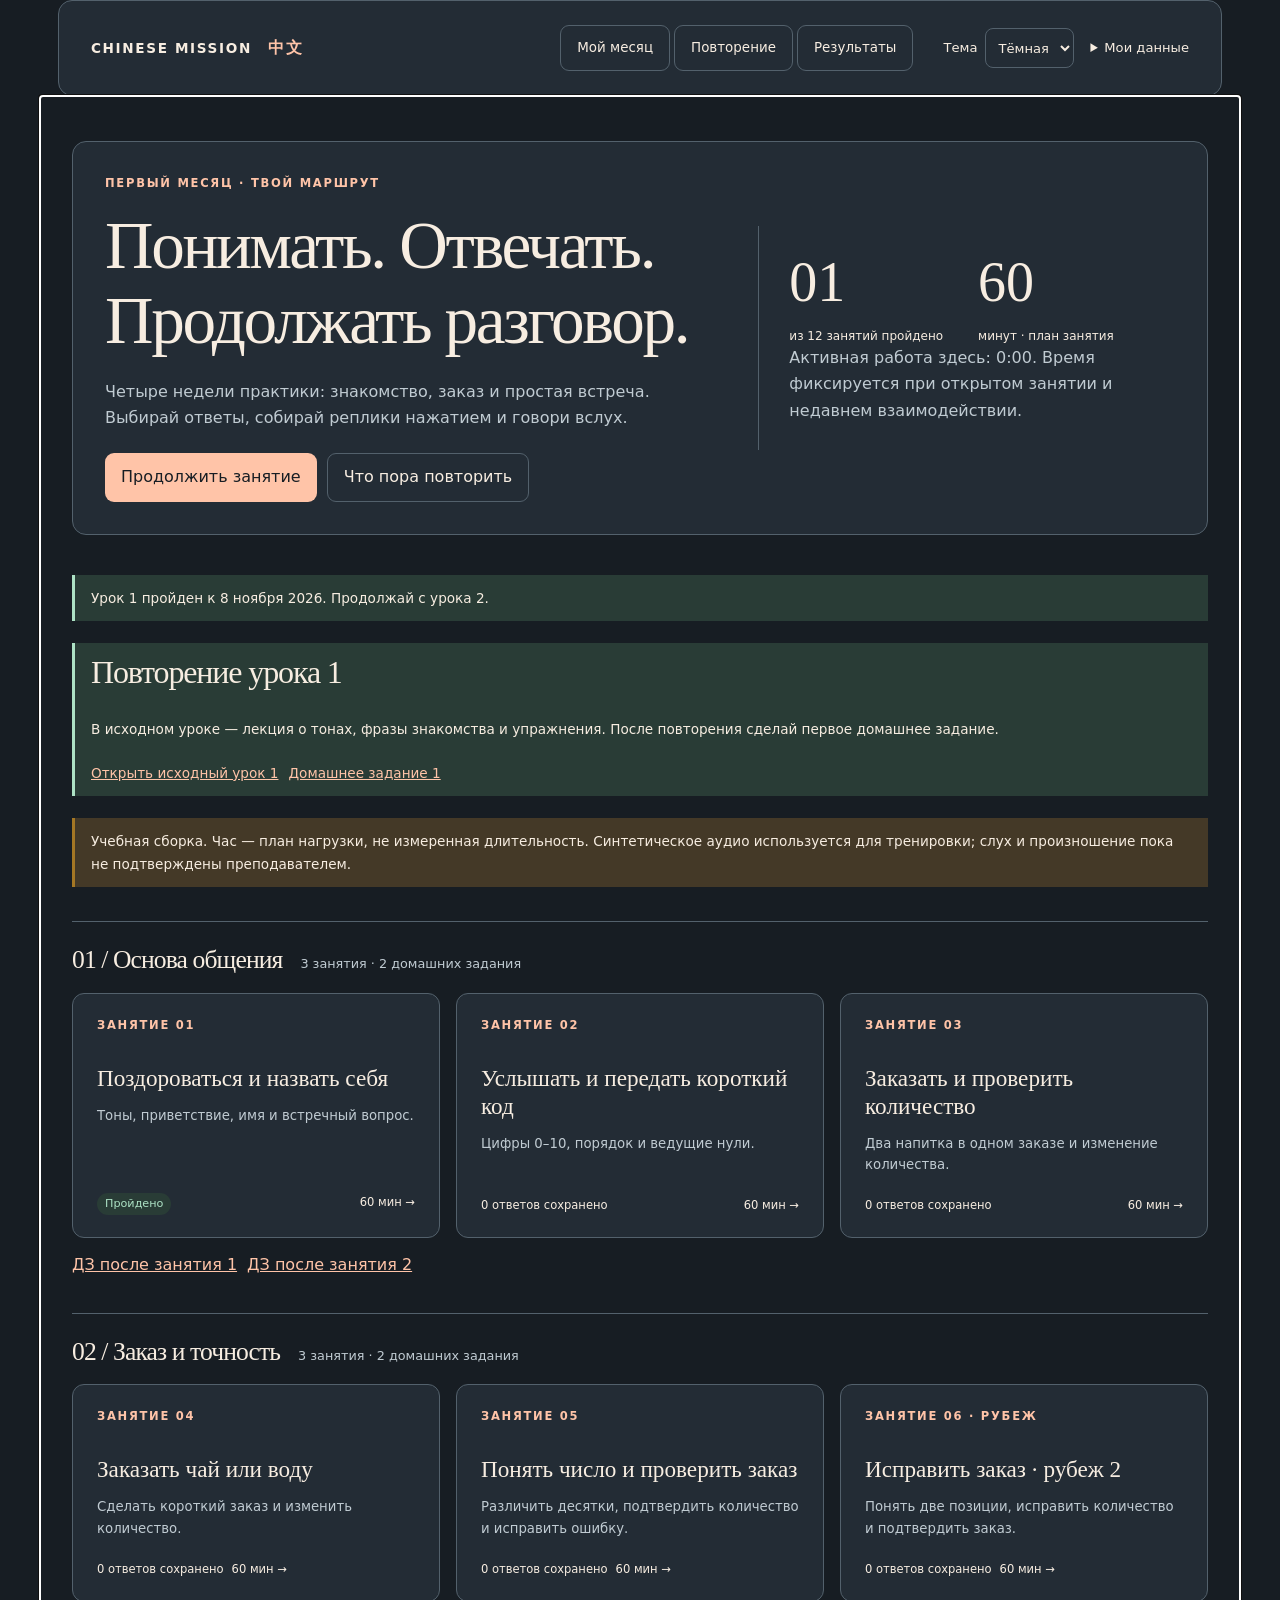
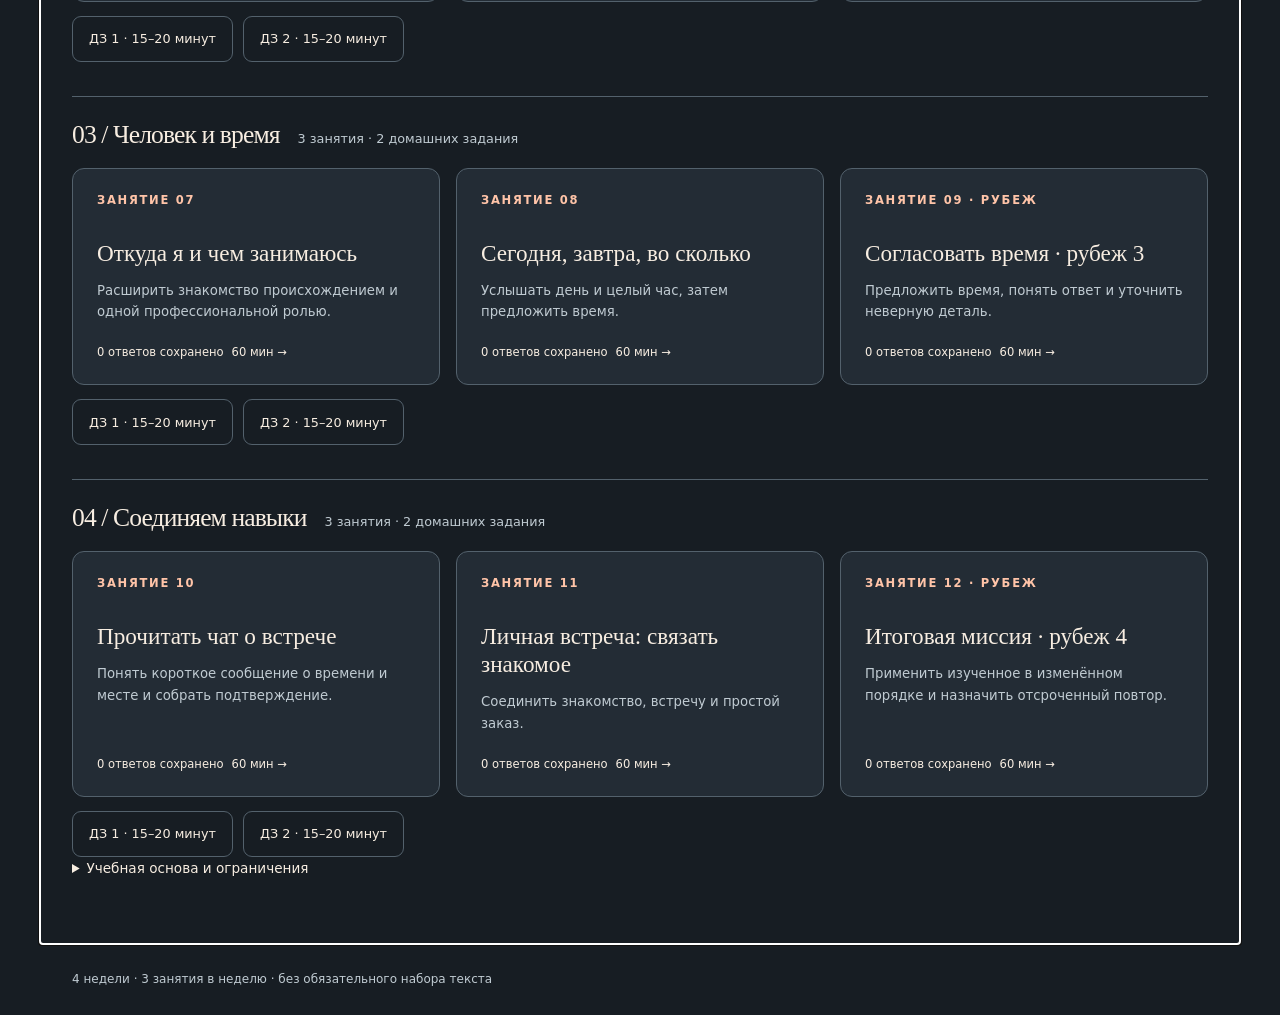
==== commit e3d8d89f: "Publish the unified first-week course entry" ====
--- a/index.html
+++ b/index.html
@@ -37,6 +37,12 @@
   </script>
   <title>Chinese Mission · Первый месяц</title>
   <link rel="stylesheet" href="./month-course.css">
+  <style>
+    .lesson-card:is(a) { color: inherit; text-decoration: none; }
+    .lesson-card:is(a):hover { border-color: var(--accent); }
+    .course-action { display: inline-flex; align-items: center; min-height: 46px; border-radius: 9px; padding: 10px 16px; background: var(--accent); color: var(--paper); text-decoration: none; }
+    :root[data-theme="light"] .course-action { color: #fff; }
+  </style>
 </head>
 <body>
   <a class="skip" href="#workspace">К занятию</a>
@@ -65,6 +71,6 @@
   <main id="workspace" tabindex="-1"></main>
   <footer>4 недели · 3 занятия в неделю · без обязательного набора текста</footer>
   <noscript>Включи JavaScript, чтобы открыть задания курса.</noscript>
-  <script type="module" src="./month-app.mjs?v=72ca4f42"></script>
+  <script type="module" src="./month-app.mjs?v=0153faae"></script>
 </body>
 </html>
